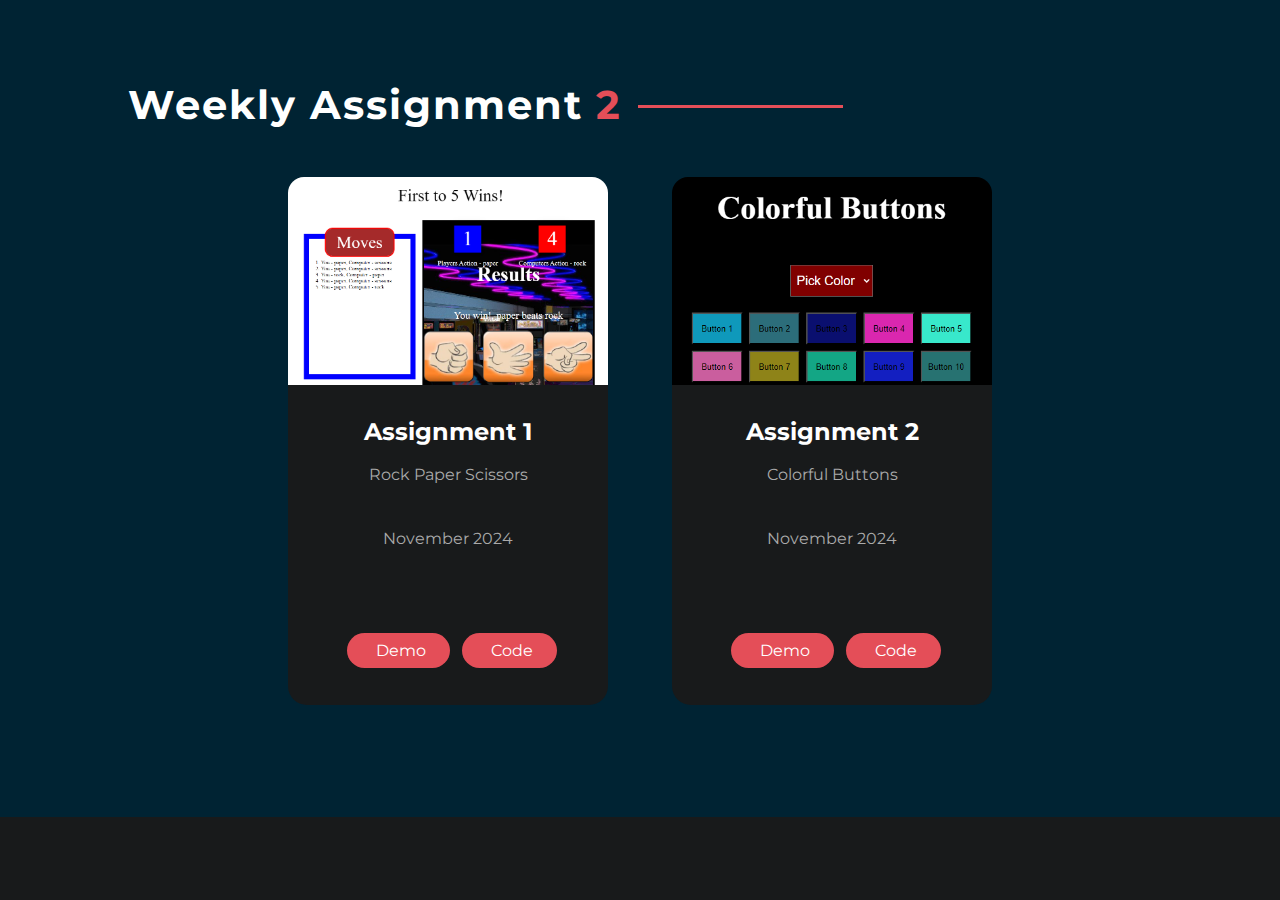
==== index.html @ 551e23e3 "first commit" ====
<!DOCTYPE html>
<html lang="en">
<head>
    <meta charset="UTF-8">
    <meta name="viewport" content="width=device-width, initial-scale=1.0">
    <title>Document</title>
    <link rel="stylesheet" href="style.css">
    <script defer src="script.js"></script>
</head>
<body>





    <section id="projects">
        <div class="header" id="header">
          <h2>Weekly Assignment <span>2</span></h2>
        </div>

          <div class="container reveal lazy-background">
            <div class="card lazy-background" id="card">
              <div class="card-img card1"></div>
              <div class="card-text">
                <h2>Assignment 1</h2>
                <p>Rock Paper Scissors</p>
                <br />
              </p>
                <br />
                <p>November 2024</p>
              </div>
              <div class="card-buttons">
                <a
                  href="RPS-assignment1/index.html"
                  target="_blank"
                  class="demo"
                  ><i class="far fa-eye"></i> Demo</a
                >
                <a
                  href="https://github.com/AlexSeisler/CSET-semester1/tree/main/CSet105/Weekly%20Assignment%202/RPS-assignment1"
                  target="_blank"
                  class="code"
                  ><i class="fas fa-code"></i> Code</a
                >
              </div>
            </div>

            <div class="card lazy-background" id="card">
              <div class="card-img card2"></div>
              <div class="card-text">
                <h2>Assignment 2</h2>
                <p>Colorful Buttons</p>
                <br />
              </p>
                <br />
                <p>November 2024</p>
              </div>
              <div class="card-buttons">
                <a
                  href="buttons10-assignment2/index.html"
                  target="_blank"
                  class="demo"
                  ><i class="far fa-eye"></i> Demo</a
                >
                <a
                  href="https://github.com/AlexSeisler/CSET-semester1/tree/main/CSet105/Weekly%20Assignment%202/buttons10-assignment2"
                  target="_blank"
                  class="code"
                  ><i class="fas fa-code"></i> Code</a
                >
              </div>
            </div>
          </div>

              

      </section>
</body>
</html>
---- style.css ----
@import url("https://fonts.googleapis.com/css2?family=Montserrat&display=swap");
@import url("https://fonts.googleapis.com/css2?family=Montserrat:wght@700&display=swap");
:root {
  --red: #e44e58;
  --dark-red: #e43956c4;
  --blue: #0077b5;
  --gray: rgb(170, 170, 170);
  --dark-gray: #181a1b;
  --dark-blue: #002333;
  --text-color: #fff;
  --lighter-text: rgb(219, 219, 219);
  --card-background: #2e3031;
  --skills-span: rgb(200, 200, 200);
}

.light-mode {
  --gray: rgb(107, 107, 107);
  --dark-gray: white;
  --text-color: #000;
  --lighter-text: rgb(37, 37, 37);
  --card-background: #eeeeee;
  --skills-span: rgb(61, 61, 61);
}

* {
  -webkit-box-sizing: inherit;
          box-sizing: inherit;
  margin: 0;
  padding: 0;
}

*::before {
  -webkit-box-sizing: inherit;
          box-sizing: inherit;
}

*::after {
  -webkit-box-sizing: inherit;
          box-sizing: inherit;
}

html {
  -webkit-box-sizing: border-box;
          box-sizing: border-box;
  scroll-behavior: smooth;
  font-family: "Montserrat", sans-serif;
}

body {
  overflow-x: hidden;
  background: var(--dark-gray);
}

header {
  background: var(--dark-gray);
  background-size: cover;
  min-height: 100vh;
}

header nav {
  z-index: 100;
  width: 100%;
  position: fixed;
  display: -webkit-box;
  display: -ms-flexbox;
  display: flex;
  -ms-flex-pack: distribute;
      justify-content: space-around;
  -webkit-box-align: center;
      -ms-flex-align: center;
          align-items: center;
  min-height: 6vh;
  -webkit-animation: nav-links 0.5s;
          animation: nav-links 0.5s;
}

header nav .logo {
  color: var(--text-color);
  font-size: 1.4rem;
  letter-spacing: 5px;
  -webkit-transition: 0.3s ease;
  transition: 0.3s ease;
}

header nav .logo span {
  color: var(--red);
}

header nav .links {
  display: -webkit-box;
  display: -ms-flexbox;
  display: flex;
  -ms-flex-pack: distribute;
      justify-content: space-around;
  width: 50rem;
  max-width: 50%;
  min-width: 30%;
  z-index: 1000;
}

header nav .links li {
  list-style: none;
}

header nav .links a {
  color: var(--text-color);
  text-decoration: none;
  letter-spacing: 2px;
}

header nav .links .link::after {
  content: "";
  position: relative;
  display: block;
  width: 0;
  height: 4px;
  background: var(--dark-red);
  -webkit-transition: width 0.3s ease;
  transition: width 0.3s ease;
}

header nav .links .link:hover::after {
  width: 100%;
}

header nav .hamburger-menu {
  display: none;
  cursor: pointer;
}

header nav .hamburger-menu div {
  background-color: var(--text-color);
  -webkit-transition: 0.5s;
  transition: 0.5s;
  width: 25px;
  height: 3px;
  margin: 5px;
}

header .color-toggle-label {
  margin: -0.2rem;
  width: 3rem;
  height: 1.6rem;
  border-radius: 25px;
  background: var(--blue);
  position: absolute;
  cursor: pointer;
  -webkit-transition: 0.2s ease;
  transition: 0.2s ease;
}

header .color-toggle {
  width: 1.2em;
  height: 1.2em;
  background: var(--dark-gray);
  position: absolute;
  border-radius: 50%;
  top: 0.18rem;
  left: 0.18rem;
  cursor: pointer;
  -webkit-transition: all 0.2s ease;
  transition: all 0.2s ease;
}

header #color-toggle-input {
  display: none;
}

header #color-toggle-input:checked ~ label .color-toggle {
  -webkit-transform: translateX(1.4rem);
          transform: translateX(1.4rem);
}

header .hero {
  z-index: 5;
  position: absolute;
  top: 50%;
  left: 50%;
  -webkit-transform: translate(-50%, -50%);
          transform: translate(-50%, -50%);
}

header .hero h1,
header .hero p {
  color: var(--text-color);
}

header .hero h1 {
  white-space: nowrap;
  text-align: center;
  font-size: calc(1.2rem + 3.2vw);
}

header .hero h1 span {
  color: var(--red);
}

header .hero p {
  color: var(--lighter-text);
  line-height: 1.6;
  font-size: calc(14px + 0.5vw);
  text-align: center;
  width: 80%;
  margin: 0 auto;
  padding: 0.5rem;
}

header .hero .hero-btns {
  white-space: nowrap;
  text-align: center;
}

header .hero .hero-btns a {
  margin: 1rem 0.5rem;
  display: inline-block;
  text-decoration: none;
  padding: 10px 32px;
  border-radius: 25px;
  font-size: 1rem;
  -webkit-transition: 0.3s ease;
  transition: 0.3s ease;
  font-weight: bold;
  letter-spacing: 1px;
}

header .hero .hero-btns .about {
  color: var(--text-color);
  border: 2px solid var(--red);
}

header .hero .hero-btns .about:hover {
  background: var(--red);
  -webkit-box-shadow: 0 0 0 5px #e44e5867;
          box-shadow: 0 0 0 5px #e44e5867;
  color: #fff;
}

header .hero .hero-btns .projects-btn {
  color: #fff;
  border: 2px solid var(--blue);
  background: var(--blue);
}

header .hero .hero-btns .projects-btn:hover {
  background: transparent;
  color: var(--text-color);
}

header .socials {
  z-index: 100;
  top: 65%;
  position: absolute;
  left: -8.5rem;
  -webkit-animation: social-links 0.5s;
          animation: social-links 0.5s;
}

header .socials ul {
  list-style: none;
}

header .socials ul li a {
  text-decoration: none;
  color: #fff;
  font-size: 1.2rem;
  padding: 1.2rem;
  display: block;
  width: 200px;
  text-align: right;
  font-weight: bold;
  -webkit-transition: 0.3s ease;
  transition: 0.3s ease;
}

header .socials ul li a i {
  padding-left: 1.5rem;
}

header .socials ul li .linkedin {
  background: var(--blue);
}

header .socials ul li .github {
  background: #2e3031;
}

header .socials ul li .email {
  background: var(--red);
}

header .socials ul li a:hover {
  -webkit-transform: translate(120px, 0);
          transform: translate(120px, 0);
}

#home .fixed {
  z-index: 1000;
  position: fixed;
  top: 0;
  width: 100%;
  background: var(--dark-red);
  -webkit-transition: 0.3s ease;
  transition: 0.3s ease;
  -webkit-backdrop-filter: blur(8px);
          backdrop-filter: blur(8px);
  -webkit-box-shadow: 0 8px 8px rgba(0, 0, 0, 0.5);
          box-shadow: 0 8px 8px rgba(0, 0, 0, 0.5);
}

#home .fixed .logo {
  color: #fff;
}

#home .fixed .logo span {
  color: var(--text-color);
}

#home .fixed .links .link::after {
  background: var(--dark-gray);
}

#about {
  background: var(--dark-blue);
}

#about .container-about {
  display: -webkit-box;
  display: -ms-flexbox;
  display: flex;
}

#about .container-about .about-me {
  width: 60%;
}

#about .container-about .about-me h2 {
  font-size: 2.5rem;
  position: relative;
  color: #fff;
  letter-spacing: 2px;
  padding-top: 5rem;
  width: 66%;
  margin: 0 auto;
}

#about .container-about .about-me h2 span {
  color: var(--red);
}

#about .container-about .about-me h2::after {
  content: "";
  position: absolute;
  top: 82%;
  margin-left: 1rem;
  width: 35%;
  height: 3px;
  background: var(--red);
}

#about .container-about .about-me p {
  font-size: 1rem;
  margin: 0 auto;
  padding: 2rem 0 5rem 0;
  max-width: 67%;
  color: #c8c8c8;
  font-weight: bolder;
  line-height: 1.7;
}

#about .container-about .student-img {
  width: 40%;
  display: -webkit-box;
  display: -ms-flexbox;
  display: flex;
  -webkit-box-pack: center;
      -ms-flex-pack: center;
          justify-content: center;
  -webkit-box-align: center;
      -ms-flex-align: center;
          align-items: center;
}

#about .container-about .student-img img {
  display: -webkit-box;
  display: -ms-flexbox;
  display: flex;
  -webkit-box-pack: center;
      -ms-flex-pack: center;
          justify-content: center;
  -webkit-box-align: center;
      -ms-flex-align: center;
          align-items: center;
}

#skills {
  background: var(--dark-gray);
  padding: 5rem 0;
}

#skills .header h2 {
  font-size: 2.5rem;
  position: relative;
  color: var(--text-color);
  text-transform: capitalize;
  letter-spacing: 2px;
  width: 80%;
  margin: 0 auto 1rem auto;
}

#skills .header h2 span {
  color: var(--red);
}

#skills .header h2::after {
  content: "";
  position: absolute;
  margin-left: 1rem;
  top: 50%;
  width: 20%;
  height: 3px;
  background: var(--red);
}

#skills .container {
  display: -webkit-box;
  display: -ms-flexbox;
  display: flex;
  -webkit-box-pack: space-evenly;
      -ms-flex-pack: space-evenly;
          justify-content: center;
  -ms-flex-wrap: wrap;
      flex-wrap: wrap;
  width: 80%;
  margin: 0 auto;
}

#skills .container .languages span {
  font-size: 0.9rem;
}

#skills .container .frameworks h3 {
  font-size: 0.9rem;
}

#skills .container .frameworks span {
  font-size: 0.9rem;
}

#skills .container div {
  background: var(--card-background);
  height: 22rem;
  width: 18rem;
  padding: 1rem;
  margin: 1.5rem;
  text-align: center;
  -webkit-transition: 0.5s ease;
  transition: 0.5s ease;
}

#skills .container div p {
  font-size: 4rem;
  padding: 1rem;
  color: var(--red);
}

#skills .container div h3 {
  color: var(--text-color);
  padding-bottom: 1rem;
}

#skills .container div span {
  font-size: 1rem;
  color: var(--skills-span);
  line-height: 2;
}

#skills .container div span .iconify {
  font-size: 1.2rem;
}

#skills .container div:hover {
  -webkit-transform: translateY(-3%);
          transform: translateY(-3%);
  -webkit-box-shadow: 0 5px var(--red);
          box-shadow: 0 5px var(--red);
}

#projects {
  background: var(--dark-blue);
  padding: 5rem 0;
}

#projects .header h2 {
  font-size: 2.5rem;
  position: relative;
  color: #fff;
  text-transform: capitalize;
  letter-spacing: 2px;
  width: 80%;
  margin: 0 auto 1rem auto;
}




#projects .header h2 span {
  color: var(--red);
}

#projects .header h2::after {
  content: "";
  position: absolute;
  margin-left: 1rem;
  top: 50%;
  width: 20%;
  height: 3px;
  background: var(--red);
}

#projects .container {
  display: -webkit-box;
  display: -ms-flexbox;
  display: flex;
  -ms-flex-wrap: wrap;
      flex-wrap: wrap;
  -webkit-box-pack: center;
      -ms-flex-pack: center;
          justify-content: center;
  width: 75%;
  margin: auto;
}

#projects .container .card {
  display: -ms-grid;
  display: grid;
  -ms-grid-columns: 20rem;
      grid-template-columns: 20rem;
  -ms-grid-rows: 13rem 16rem 4rem;
      grid-template-rows: 13rem 16rem 4rem;
      grid-template-areas: "image" "text" "buttons";
  border-radius: 19px;
  background: var(--dark-gray);
  text-align: center;
  margin: 2rem;
  -webkit-transition: 0.3s ease;
  transition: 0.3s ease;
}

#projects .container .card .card-img {
  -ms-grid-row: 1;
  -ms-grid-column: 1;
  grid-area: image;
  border-top-left-radius: 16px;
  border-top-right-radius: 16px;
  background-size: cover;
}

#projects .container .card .card-text {
  -ms-grid-row: 2;
  -ms-grid-column: 1;
  grid-area: text;
  padding: 1.5rem;
}

#projects .container .card .card-text h2 {
  padding: 0.5rem 0 1rem 0;
  color: var(--text-color);
}

#projects .container .card .card-text p {
  color: var(--gray);
  line-height: 1.6;
}

#projects .container .card .card-text .made-with {
  color: var(--gray);
  line-height: 1.6;
  font-weight: bold;
}

#projects .container .card .card-buttons {
  -ms-grid-row: 3;
  -ms-grid-column: 1;
  grid-area: buttons;
}

#projects .container .card .card-buttons a {
  margin-left: 0.5rem;
  text-decoration: none;
  padding: 8px 24px;
  outline: none;
  border: none;
  color: var(--text-color);
  background: var(--red);
  border-radius: 25px;
  -webkit-transition: 0.5s ease;
  transition: 0.5s ease;
}

#projects .container .card .card-buttons a i {
  padding-right: 5px;
}

#projects .container .card .card-buttons a:hover {
  background: var(--text-color);
  color: var(--red);
  -webkit-box-shadow: 0 0 5px rgba(0, 0, 0, 0.2);
          box-shadow: 0 0 5px rgba(0, 0, 0, 0.2);
}

#projects .container .card1 {
  background: url(images/RPS.png);
}
#projects .container .card2 {
    background: url(images/colorfulButtons.png);
  }
.reveal {
  position: relative;
  -webkit-transform: translateY(5rem);
          transform: translateY(5rem);
  opacity: 0;
  -webkit-transition: 1s ease;
  transition: 1s ease;
}

.reveal.active {
  -webkit-transform: translateY(0rem);
          transform: translateY(0rem);
  opacity: 1;
}

#resume {
  background: var(--dark-gray);
  margin: 2.5rem 0 3rem 0;
  text-align: center;
}

#resume h2 {
  font-size: 1.8rem;
  color: var(--red);
  padding: 1rem;
  margin-bottom: 1rem;
}

#resume h2 span {
  color: var(--text-color);
}

#resume .resume {
  text-decoration: none;
  color: var(--text-color);
  border: 2px solid var(--red);
  padding: 8px 26px;
  -webkit-transition: 0.3s ease;
  transition: 0.3s ease;
  border-radius: 25px;
}

#resume .resume:hover {
  background: var(--red);
  color: white;
  -webkit-box-shadow: 0 0 0 5px #e44e5867;
          box-shadow: 0 0 0 5px #e44e5867;
}

#back-to-top {
  display: none;
  position: fixed;
  bottom: 3%;
  right: 4%;
  font-size: 1.5rem;
  width: 3.5rem;
  height: 3.5rem;
  background-color: var(--red);
  color: var(--text-color);
  cursor: pointer;
  border: none;
  outline: none;
  border-radius: 50%;
  -webkit-transition-duration: 0.2s;
          transition-duration: 0.2s;
  -webkit-transition-timing-function: ease-in-out;
          transition-timing-function: ease-in-out;
  -webkit-transition-property: background-color, color;
  transition-property: background-color, color;
  z-index: 1;
}

#back-to-top:hover,
#back-to-top:focus {
  background-color: var(--text-color);
  color: var(--dark-red);
}

.btn-entrance {
  -webkit-animation-duration: 0.5s;
          animation-duration: 0.5s;
  -webkit-animation-fill-mode: both;
          animation-fill-mode: both;
  -webkit-animation-name: btn-entrance;
          animation-name: btn-entrance;
}

.btn-exit {
  -webkit-animation-duration: 0.25s;
          animation-duration: 0.25s;
  -webkit-animation-fill-mode: both;
          animation-fill-mode: both;
  -webkit-animation-name: btn-exit;
          animation-name: btn-exit;
}

@-webkit-keyframes btn-entrance {
  from {
    opacity: 0;
    -webkit-transform: translate3d(0, 100%, 0);
            transform: translate3d(0, 100%, 0);
  }
  to {
    opacity: 1;
    -webkit-transform: translate3d(0, 0, 0);
            transform: translate3d(0, 0, 0);
  }
}

@keyframes btn-entrance {
  from {
    opacity: 0;
    -webkit-transform: translate3d(0, 100%, 0);
            transform: translate3d(0, 100%, 0);
  }
  to {
    opacity: 1;
    -webkit-transform: translate3d(0, 0, 0);
            transform: translate3d(0, 0, 0);
  }
}

@-webkit-keyframes btn-exit {
  from {
    opacity: 1;
  }
  to {
    opacity: 0;
    -webkit-transform: translate3d(0, 100%, 0);
            transform: translate3d(0, 100%, 0);
  }
}

@keyframes btn-exit {
  from {
    opacity: 1;
  }
  to {
    opacity: 0;
    -webkit-transform: translate3d(0, 100%, 0);
            transform: translate3d(0, 100%, 0);
  }
}

@media screen and (max-width: 360px) {
  #home .hero h1 {
    font-size: 1.8rem;
  }
  #home .hero #student {
    font-size: 0.7rem;
  }
  #home .hero .hero-btns #about-btn,
  #home .hero .hero-btns #projects-btn {
    padding: 6px 16px;
    font-size: 0.7rem;
  }
  #socials {
    top: 65%;
    left: -9.5rem;
  }
  #socials ul li a {
    font-size: 0.8rem;
  }
  #about #about-me h2 {
    font-size: 1.5rem;
  }
  #about #about-me p {
    font-size: 0.7rem;
  }
  #skills #header h2 {
    font-size: 1.5rem;
  }
  #skills #container div {
    height: 18rem;
    width: 14rem;
  }
  #projects #header h2 {
    font-size: 1.5rem;
  }
  #projects .container #card {
    -ms-grid-columns: 15rem;
        grid-template-columns: 15rem;
    -ms-grid-rows: 10rem 12rem 3rem;
        grid-template-rows: 10rem 12rem 3rem;
  }
  #projects .container #card .card-text h2 {
    font-size: 1rem;
  }
  #projects .container #card .card-text p {
    font-size: 0.7rem;
  }
  #projects .container #card .card-buttons {
    font-size: 0.7rem;
    padding: 2px 8px;
  }
  #resume h2 {
    font-size: 1.5rem;
  }
  #resume .resume {
    padding: 8 24px;
    font-size: 0.8rem;
  }
}

@media screen and (max-width: 420px) {
  #home #hamburger-menu div {
    height: 2.7px;
    margin: 4px;
  }
  #home .logo {
    font-size: 0.9rem;
  }
  #home .hero .student {
    font-size: 0.85rem;
  }
  #home .hero .hero-btns .about,
  #home .hero .hero-btns .projects-btn {
    padding: 8px 24px;
    font-size: 0.8rem;
  }
  #about .container-about .about-me {
    width: 100%;
  }
  #about .container-about .about-me h2 {
    font-size: 1.8rem;
  }
  #about .container-about .about-me p {
    font-size: 0.9rem;
    min-width: 70%;
  }
  #skills .header h2 {
    font-size: 1.8rem;
  }
  #skills .container .frameworks h3 {
    font-size: 0.75rem;
  }
  #skills .container div {
    height: 20rem;
    width: 16rem;
  }
  #skills .container div p {
    font-size: 2.5rem;
  }
  #skills .container div h3 {
    font-size: 1rem;
  }
  #skills .container div span {
    font-size: 0.8rem;
  }
  #skills #container div {
    margin: 1.5rem auto;
  }
  #projects .header h2 {
    font-size: 1.8rem;
  }
  #projects .container {
    width: 100%;
  }
  #projects .container .card {
    -ms-grid-columns: 17rem;
        grid-template-columns: 17rem;
    -ms-grid-rows: 12rem 13rem 3rem;
        grid-template-rows: 12rem 13rem 3rem;
  }
  #projects .container .card .card-text h2 {
    font-size: 1.2rem;
  }
  #projects .container .card .card-text p {
    font-size: 0.8rem;
  }
  #projects .container .card .made-with {
    line-height: 1;
  }
  #projects .container .card .card-buttons {
    font-size: 0.8rem;
    padding: 4px 16px;
  }
}

@media screen and (max-width: 1024px) {
  #nav {
    min-height: 8vh;
  }
  .links {
    position: absolute;
    right: 0;
    height: 92vh;
    top: 8vh;
    display: -webkit-box;
    display: -ms-flexbox;
    display: flex;
    -webkit-box-orient: vertical;
    -webkit-box-direction: normal;
        -ms-flex-direction: column;
            flex-direction: column;
    -webkit-box-align: center;
        -ms-flex-align: center;
            align-items: center;
    -webkit-transform: translateX(100%);
            transform: translateX(100%);
    -webkit-transition: 0.5s ease-in;
    transition: 0.5s ease-in;
  }
  .links li {
    opacity: 0;
  }
  #home .fixed {
    background: #e43955;
  }
  .hamburger-menu {
    display: block !important;
  }
  #about .container-about {
    -webkit-box-orient: vertical;
    -webkit-box-direction: normal;
        -ms-flex-direction: column;
            flex-direction: column;
  }
  #about .container-about .about-me {
    width: 100%;
  }
  #about .container-about .about-me h2 {
    width: 70%;
  }
  #about .container-about .about-me h2::after {
    width: 20%;
  }
  #about .container-about .about-me p {
    width: 55%;
  }
  #about .container-about .student-img {
    width: 100%;
    padding: 0 0 5rem 0;
  }
  #about .container-about .student-img img {
    width: 40%;
    height: 40%;
  }
  #skills .header h2 {
    width: 70%;
  }
  #projects .header h2 {
    width: 70%;
  }
  #back-to-top {
    bottom: 6%;
    right: 5%;
    font-size: 1rem;
    width: 2.5rem;
    height: 2.5rem;
  }
}

@media screen and (max-width: 1260px) {
  #skills .container {
    -webkit-box-orient: vertical;
    -webkit-box-direction: normal;
        -ms-flex-direction: column;
            flex-direction: column;
    -webkit-box-pack: center;
        -ms-flex-pack: center;
            justify-content: center;
    -webkit-box-align: center;
        -ms-flex-align: center;
            align-items: center;
  }
}

.nav-active {
  z-index: 1000;
  -webkit-transform: translateX(0%);
          transform: translateX(0%);
  background: #e43955;
}

.toggle .line1 {
  -webkit-transform: rotate(-45deg) translate(-5px, 6px);
          transform: rotate(-45deg) translate(-5px, 6px);
}

.toggle .line2 {
  opacity: 0;
}

.toggle .line3 {
  -webkit-transform: rotate(45deg) translate(-5px, -6px);
          transform: rotate(45deg) translate(-5px, -6px);
}

@-webkit-keyframes linkFade {
  from {
    opacity: 0;
    -webkit-transform: translateX(50px);
            transform: translateX(50px);
  }
  to {
    opacity: 1;
    -webkit-transform: translateX(0);
            transform: translateX(0);
  }
}

@keyframes linkFade {
  from {
    opacity: 0;
    -webkit-transform: translateX(50px);
            transform: translateX(50px);
  }
  to {
    opacity: 1;
    -webkit-transform: translateX(0);
            transform: translateX(0);
  }
}

@-webkit-keyframes nav-links {
  0% {
    -webkit-transform: translateY(-100%);
            transform: translateY(-100%);
  }
  100% {
    -webkit-transform: translateY(0);
            transform: translateY(0);
  }
}

@keyframes nav-links {
  0% {
    -webkit-transform: translateY(-100%);
            transform: translateY(-100%);
  }
  100% {
    -webkit-transform: translateY(0);
            transform: translateY(0);
  }
}

@-webkit-keyframes social-links {
  0% {
    -webkit-transform: translateX(-100%);
            transform: translateX(-100%);
  }
  100% {
    -webkit-transform: translateX(0);
            transform: translateX(0);
  }
}

@keyframes social-links {
  0% {
    -webkit-transform: translateX(-100%);
            transform: translateX(-100%);
  }
  100% {
    -webkit-transform: translateX(0);
            transform: translateX(0);
  }
}
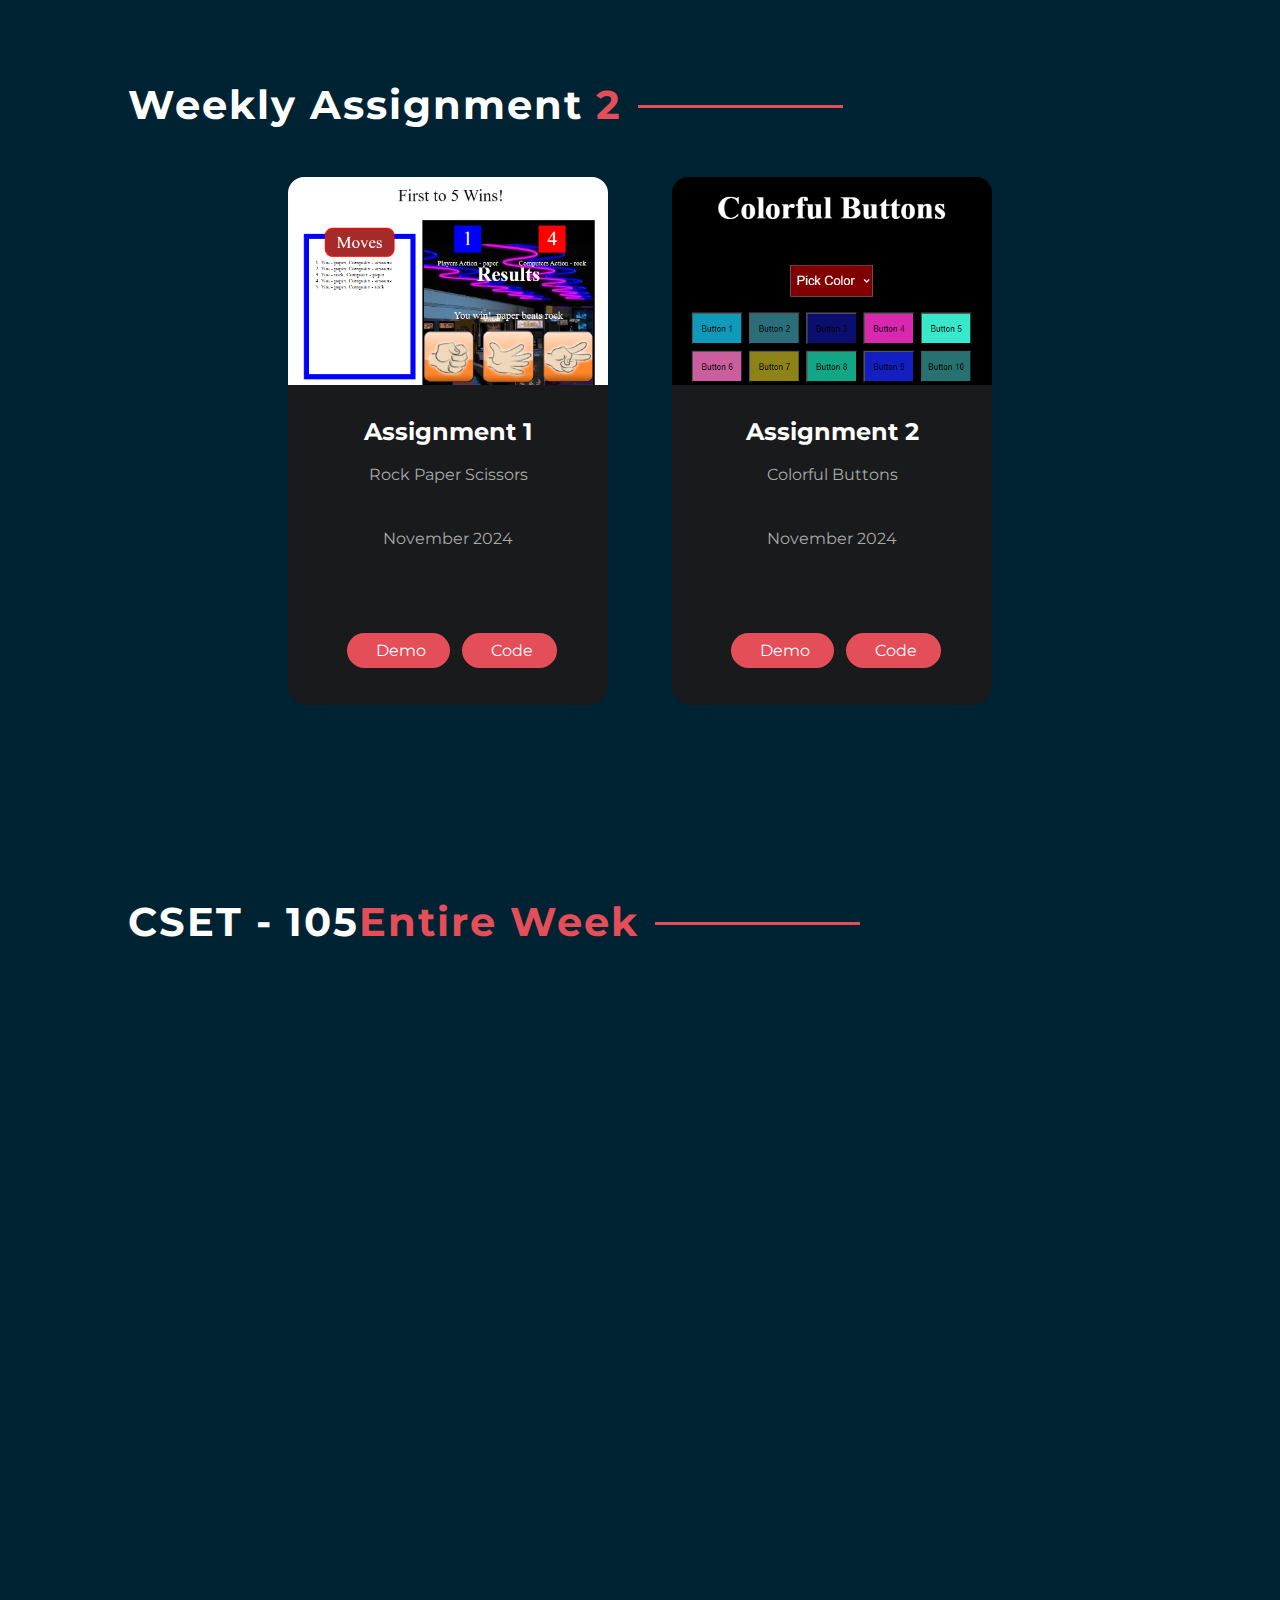
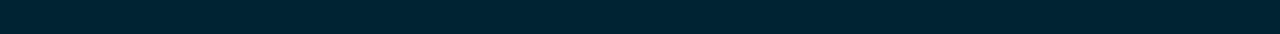
==== commit 63a45f2d: "all" ====
--- a/index.html
+++ b/index.html
@@ -8,11 +8,6 @@
     <script defer src="script.js"></script>
 </head>
 <body>
-
-
-
-
-
     <section id="projects">
         <div class="header" id="header">
           <h2>Weekly Assignment <span>2</span></h2>
@@ -71,9 +66,66 @@
               </div>
             </div>
           </div>
+      </section>
 
-              
+      <section id="projects">
+        <div class="header" id="header">
+          <h2>CSET - 105<span>Entire Week</span></h2>
+        </div>
 
+          <div class="container reveal lazy-background">
+            <div class="card lazy-background" id="card">
+              <div class="card-img card1"></div>
+              <div class="card-text">
+                <h2>AProject 1</h2>
+                <p>Grocery list manager</p>
+                <br />
+              </p>
+                <br />
+                <p>November 2024</p>
+              </div>
+              <div class="card-buttons">
+                <a
+                  href="grocer-list-105-project1/index.html"
+                  target="_blank"
+                  class="demo"
+                  ><i class="far fa-eye"></i> Demo</a
+                >
+                <a
+                  href=""
+                  target="_blank"
+                  class="code"
+                  ><i class="fas fa-code"></i> Code</a
+                >
+              </div>
+            </div>
+
+            <div class="card lazy-background" id="card">
+              <div class="card-img card2"></div>
+              <div class="card-text">
+                <h2>Assignment 2</h2>
+                <p>Colorful Buttons</p>
+                <br />
+              </p>
+                <br />
+                <p>November 2024</p>
+              </div>
+              <div class="card-buttons">
+                <a
+                  href="buttons10-assignment2/index.html"
+                  target="_blank"
+                  class="demo"
+                  ><i class="far fa-eye"></i> Demo</a
+                >
+                <a
+                  href="https://github.com/AlexSeisler/CSET-semester1/tree/main/CSet105/Weekly%20Assignment%202/buttons10-assignment2"
+                  target="_blank"
+                  class="code"
+                  ><i class="fas fa-code"></i> Code</a
+                >
+              </div>
+            </div>
+          </div>
       </section>
 </body>
 </html>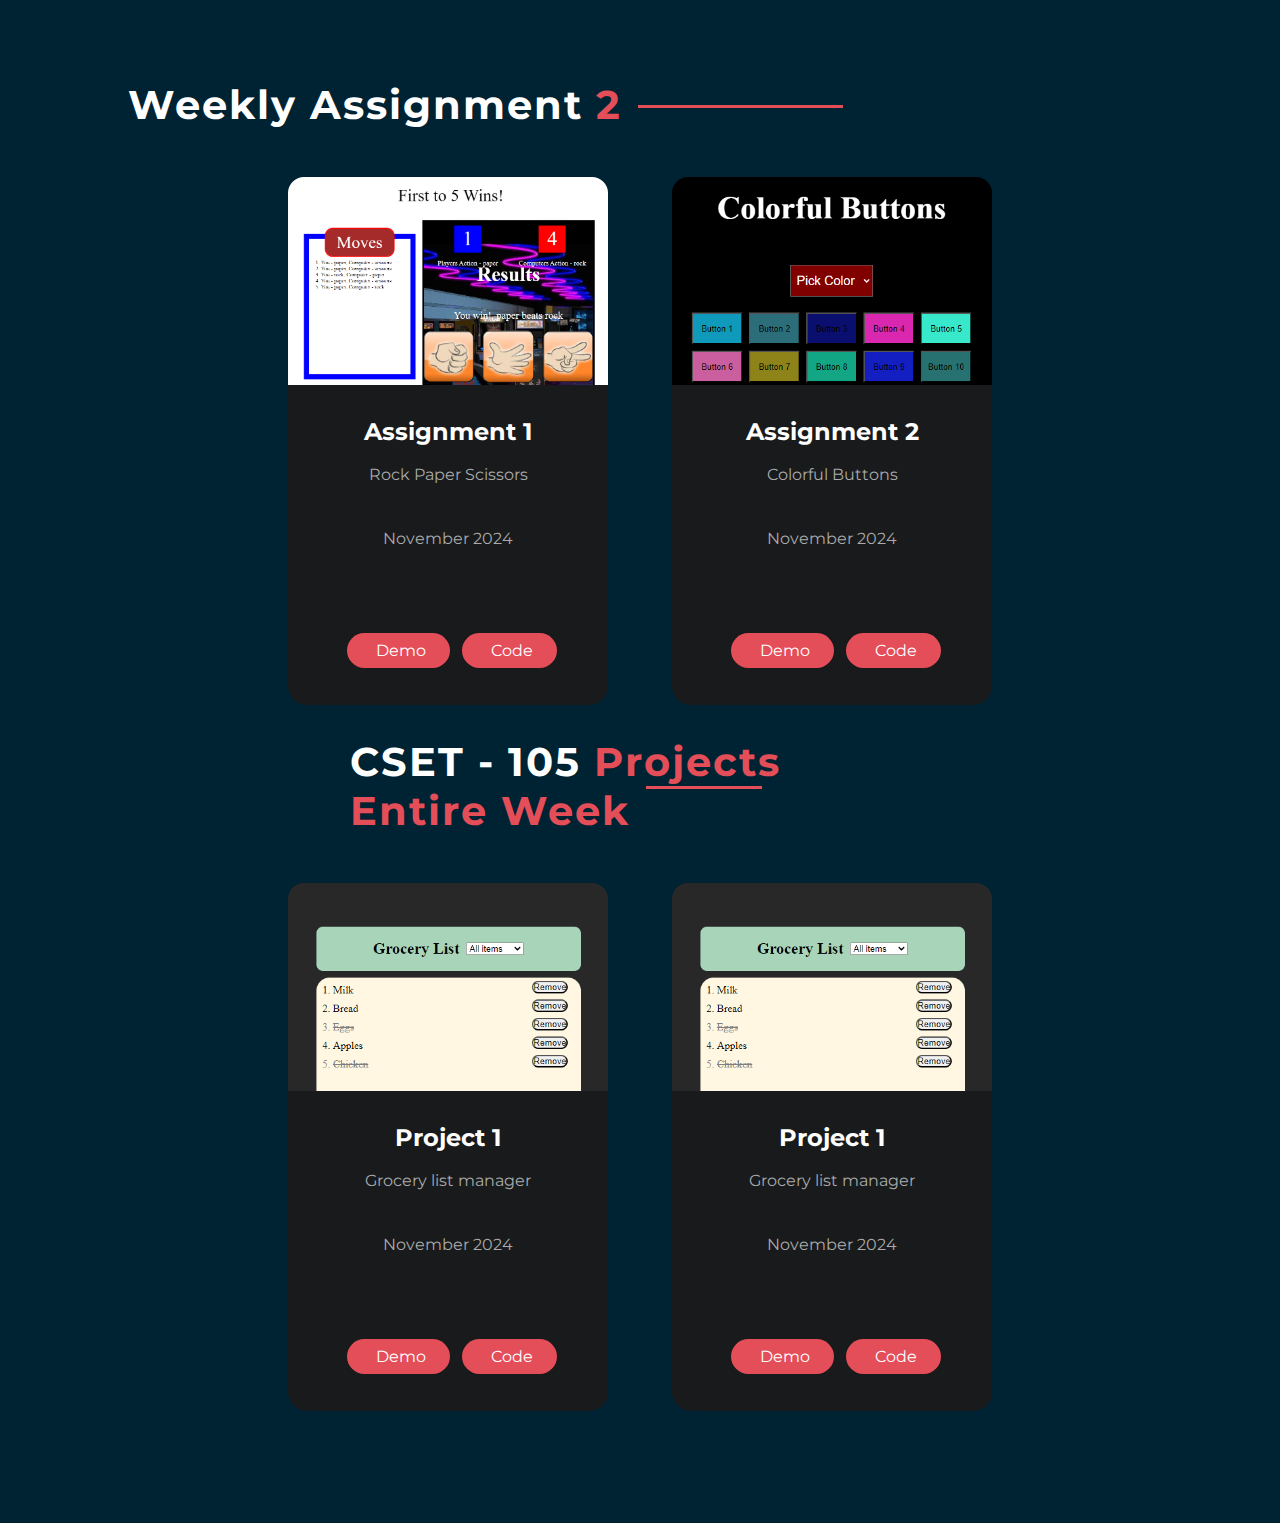
==== commit a08d0690: "All" ====
--- a/index.html
+++ b/index.html
@@ -65,67 +65,68 @@
                 >
               </div>
             </div>
+            <div class="header" id="header">
+              <h2>CSET - 105 <span>Projects Entire Week</span></h2>
+            </div>
+            <br>
+              <div class="card lazy-background" id="card">
+                <div class="card-img card3"></div>
+                <div class="card-text">
+                  <h2>Project 1</h2>
+                  <p>Grocery list manager</p>
+                  <br />
+                </p>
+                  <br />
+                  <p>November 2024</p>
+                </div>
+                <div class="card-buttons">
+                  <a
+                    href="grocer-list-105-project1/index.html"
+                    target="_blank"
+                    class="demo"
+                    ><i class="far fa-eye"></i> Demo</a
+                  >
+                  <a
+                    href="https://github.com/AlexSeisler/CSET-semester1/tree/main/CSet105/Weekly%20Assignment%202/grocer-list-105-project1"
+                    target="_blank"
+                    class="code"
+                    ><i class="fas fa-code"></i> Code</a
+                  >
+                </div>
+              </div>
+
+              <div class="card lazy-background" id="card">
+                <div class="card-img card3"></div>
+                <div class="card-text">
+                  <h2>Project 1</h2>
+                  <p>Grocery list manager</p>
+                  <br />
+                </p>
+                  <br />
+                  <p>November 2024</p>
+                </div>
+                <div class="card-buttons">
+                  <a
+                    href="grocer-list-105-project1/index.html"
+                    target="_blank"
+                    class="demo"
+                    ><i class="far fa-eye"></i> Demo</a
+                  >
+                  <a
+                    href="https://github.com/AlexSeisler/CSET-semester1/tree/main/CSet105/Weekly%20Assignment%202/grocer-list-105-project1"
+                    target="_blank"
+                    class="code"
+                    ><i class="fas fa-code"></i> Code</a
+                  >
+                </div>
+              </div>
+            
+
+
           </div>
       </section>
 
-      <section id="projects">
-        <div class="header" id="header">
-          <h2>CSET - 105<span>Entire Week</span></h2>
-        </div>
+      
 
-          <div class="container reveal lazy-background">
-            <div class="card lazy-background" id="card">
-              <div class="card-img card1"></div>
-              <div class="card-text">
-                <h2>AProject 1</h2>
-                <p>Grocery list manager</p>
-                <br />
-              </p>
-                <br />
-                <p>November 2024</p>
-              </div>
-              <div class="card-buttons">
-                <a
-                  href="grocer-list-105-project1/index.html"
-                  target="_blank"
-                  class="demo"
-                  ><i class="far fa-eye"></i> Demo</a
-                >
-                <a
-                  href=""
-                  target="_blank"
-                  class="code"
-                  ><i class="fas fa-code"></i> Code</a
-                >
-              </div>
-            </div>
-
-            <div class="card lazy-background" id="card">
-              <div class="card-img card2"></div>
-              <div class="card-text">
-                <h2>Assignment 2</h2>
-                <p>Colorful Buttons</p>
-                <br />
-              </p>
-                <br />
-                <p>November 2024</p>
-              </div>
-              <div class="card-buttons">
-                <a
-                  href="buttons10-assignment2/index.html"
-                  target="_blank"
-                  class="demo"
-                  ><i class="far fa-eye"></i> Demo</a
-                >
-                <a
-                  href="https://github.com/AlexSeisler/CSET-semester1/tree/main/CSet105/Weekly%20Assignment%202/buttons10-assignment2"
-                  target="_blank"
-                  class="code"
-                  ><i class="fas fa-code"></i> Code</a
-                >
-              </div>
-            </div>
-          </div>
-      </section>
 </body>
 </html>--- a/style.css
+++ b/style.css
@@ -21,7 +21,9 @@
   --card-background: #eeeeee;
   --skills-span: rgb(61, 61, 61);
 }
-
+.container{
+  max-width:800px;
+}
 * {
   -webkit-box-sizing: inherit;
           box-sizing: inherit;
@@ -613,6 +615,9 @@
 }
 #projects .container .card2 {
     background: url(images/colorfulButtons.png);
+  }
+  #projects .container .card3 {
+    background: url(images/Screenshot\ 2024-11-07\ 212318.png);
   }
 .reveal {
   position: relative;
@@ -967,20 +972,7 @@
   }
 }
 
-@media screen and (max-width: 1260px) {
-  #skills .container {
-    -webkit-box-orient: vertical;
-    -webkit-box-direction: normal;
-        -ms-flex-direction: column;
-            flex-direction: column;
-    -webkit-box-pack: center;
-        -ms-flex-pack: center;
-            justify-content: center;
-    -webkit-box-align: center;
-        -ms-flex-align: center;
-            align-items: center;
-  }
-}
+
 
 .nav-active {
   z-index: 1000;
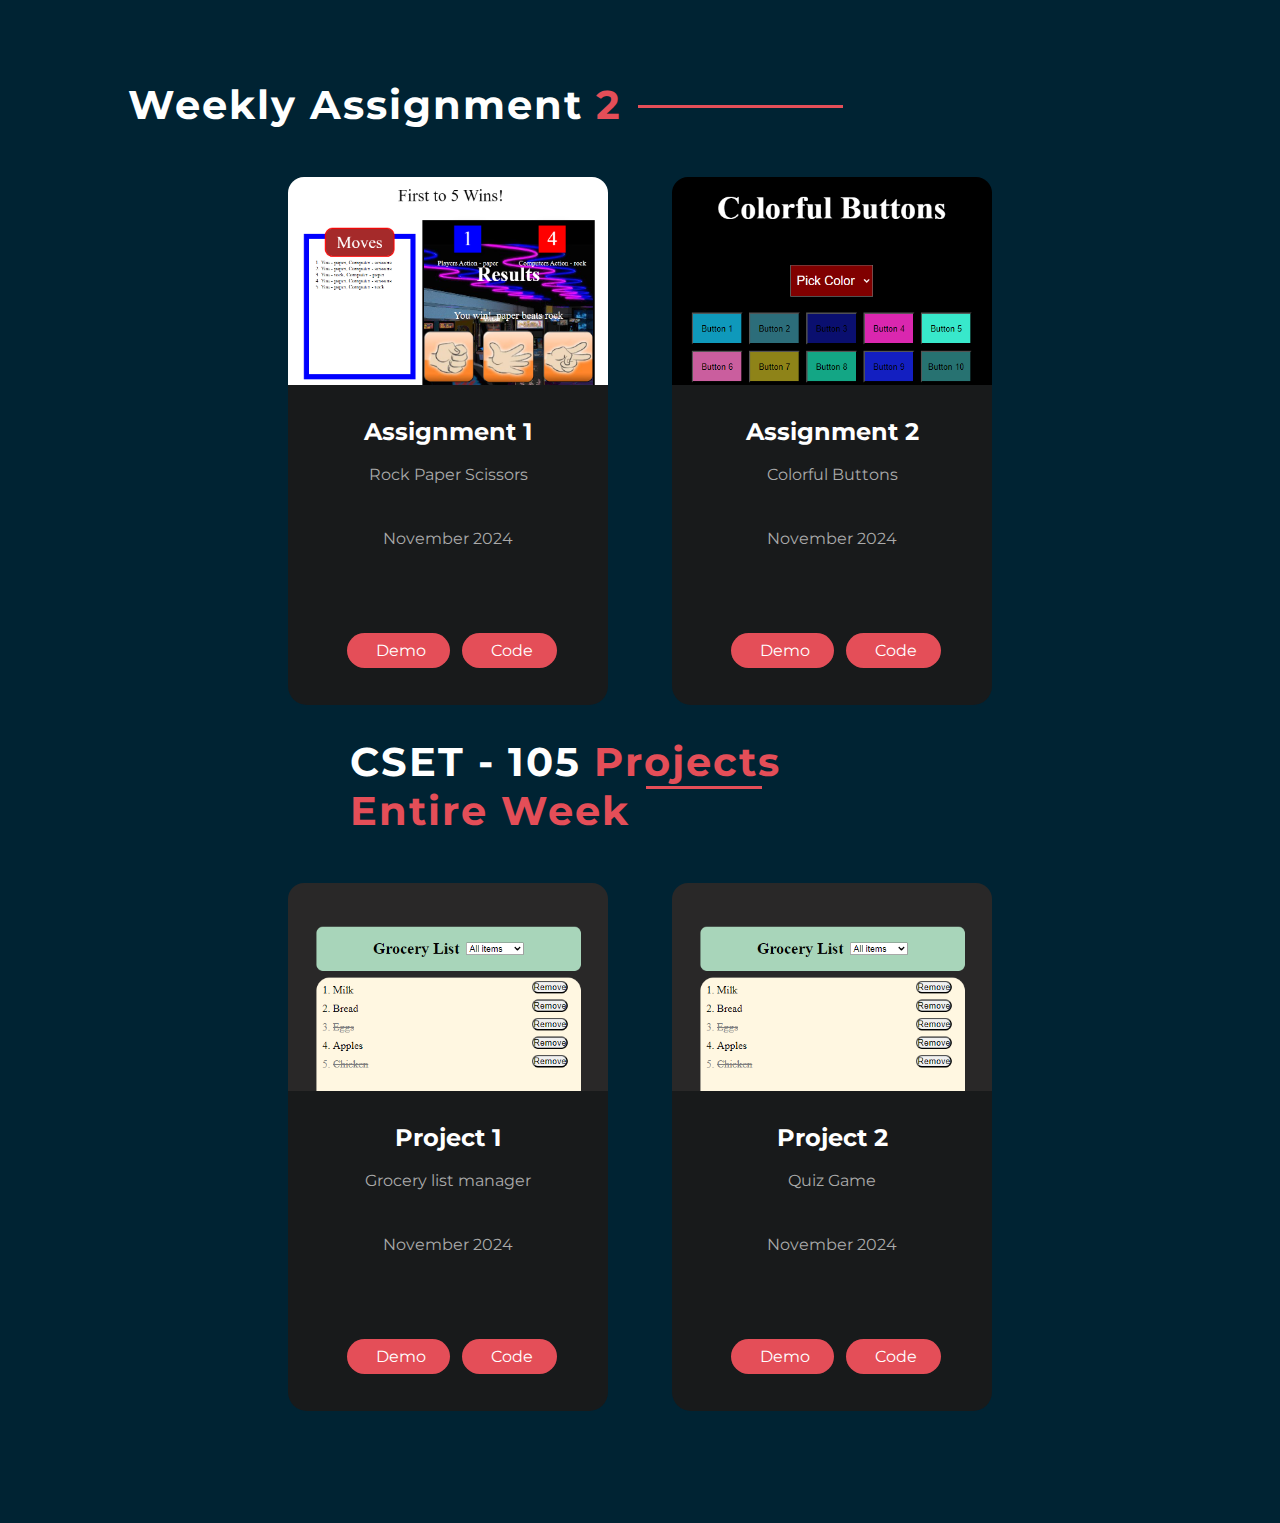
==== commit b3a68232: "All" ====
--- a/index.html
+++ b/index.html
@@ -98,8 +98,8 @@
               <div class="card lazy-background" id="card">
                 <div class="card-img card3"></div>
                 <div class="card-text">
-                  <h2>Project 1</h2>
-                  <p>Grocery list manager</p>
+                  <h2>Project 2</h2>
+                  <p>Quiz Game</p>
                   <br />
                 </p>
                   <br />
@@ -107,13 +107,13 @@
                 </div>
                 <div class="card-buttons">
                   <a
-                    href="grocer-list-105-project1/index.html"
+                    href="quiz-105-project2/index.html"
                     target="_blank"
                     class="demo"
                     ><i class="far fa-eye"></i> Demo</a
                   >
                   <a
-                    href="https://github.com/AlexSeisler/CSET-semester1/tree/main/CSet105/Weekly%20Assignment%202/grocer-list-105-project1"
+                    href=""
                     target="_blank"
                     class="code"
                     ><i class="fas fa-code"></i> Code</a
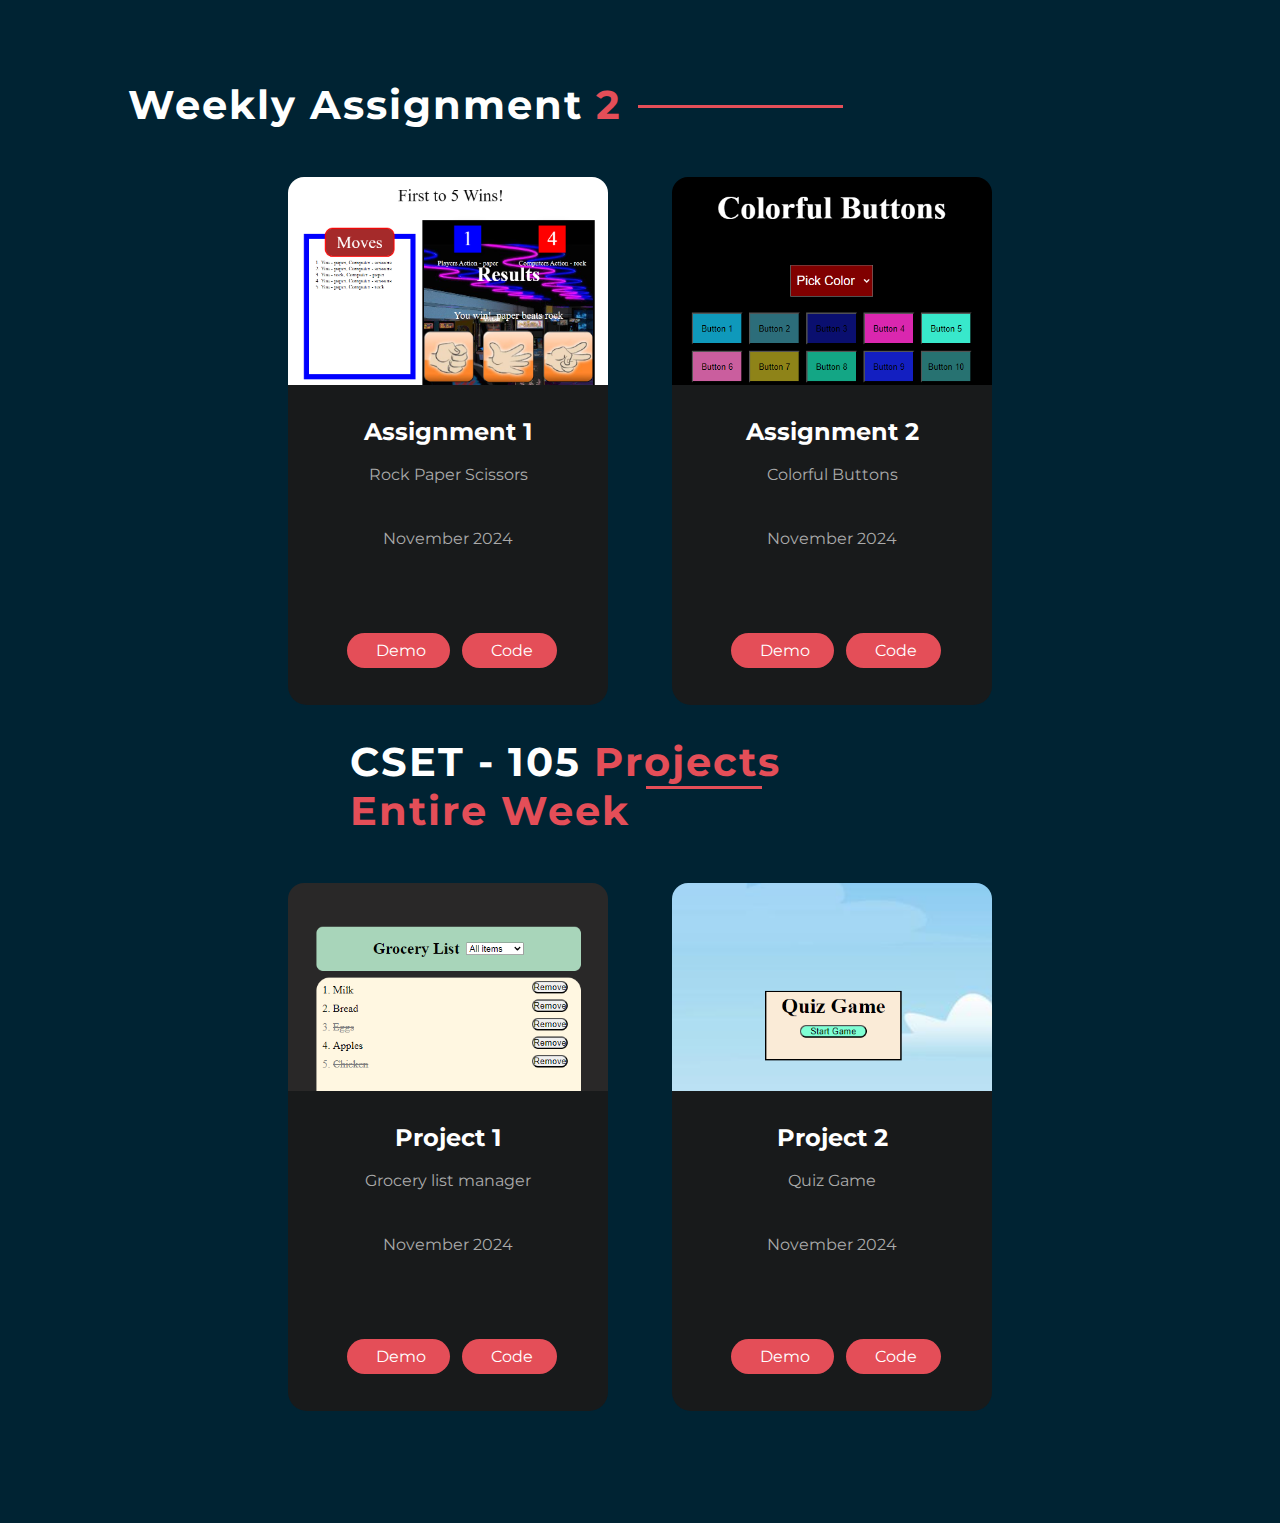
==== commit a0d85327: "All" ====
--- a/index.html
+++ b/index.html
@@ -96,7 +96,7 @@
               </div>
 
               <div class="card lazy-background" id="card">
-                <div class="card-img card3"></div>
+                <div class="card-img card4"></div>
                 <div class="card-text">
                   <h2>Project 2</h2>
                   <p>Quiz Game</p>
@@ -113,7 +113,7 @@
                     ><i class="far fa-eye"></i> Demo</a
                   >
                   <a
-                    href=""
+                    href="https://github.com/AlexSeisler/CSET-semester1/tree/main/CSet105/Weekly%20Assignment%202/quiz-105-project2"
                     target="_blank"
                     class="code"
                     ><i class="fas fa-code"></i> Code</a
--- a/style.css
+++ b/style.css
@@ -618,6 +618,9 @@
   }
   #projects .container .card3 {
     background: url(images/Screenshot\ 2024-11-07\ 212318.png);
+  }
+  #projects .container .card4 {
+    background: url(images/Screenshot\ 2024-11-08\ 012342.png);
   }
 .reveal {
   position: relative;
